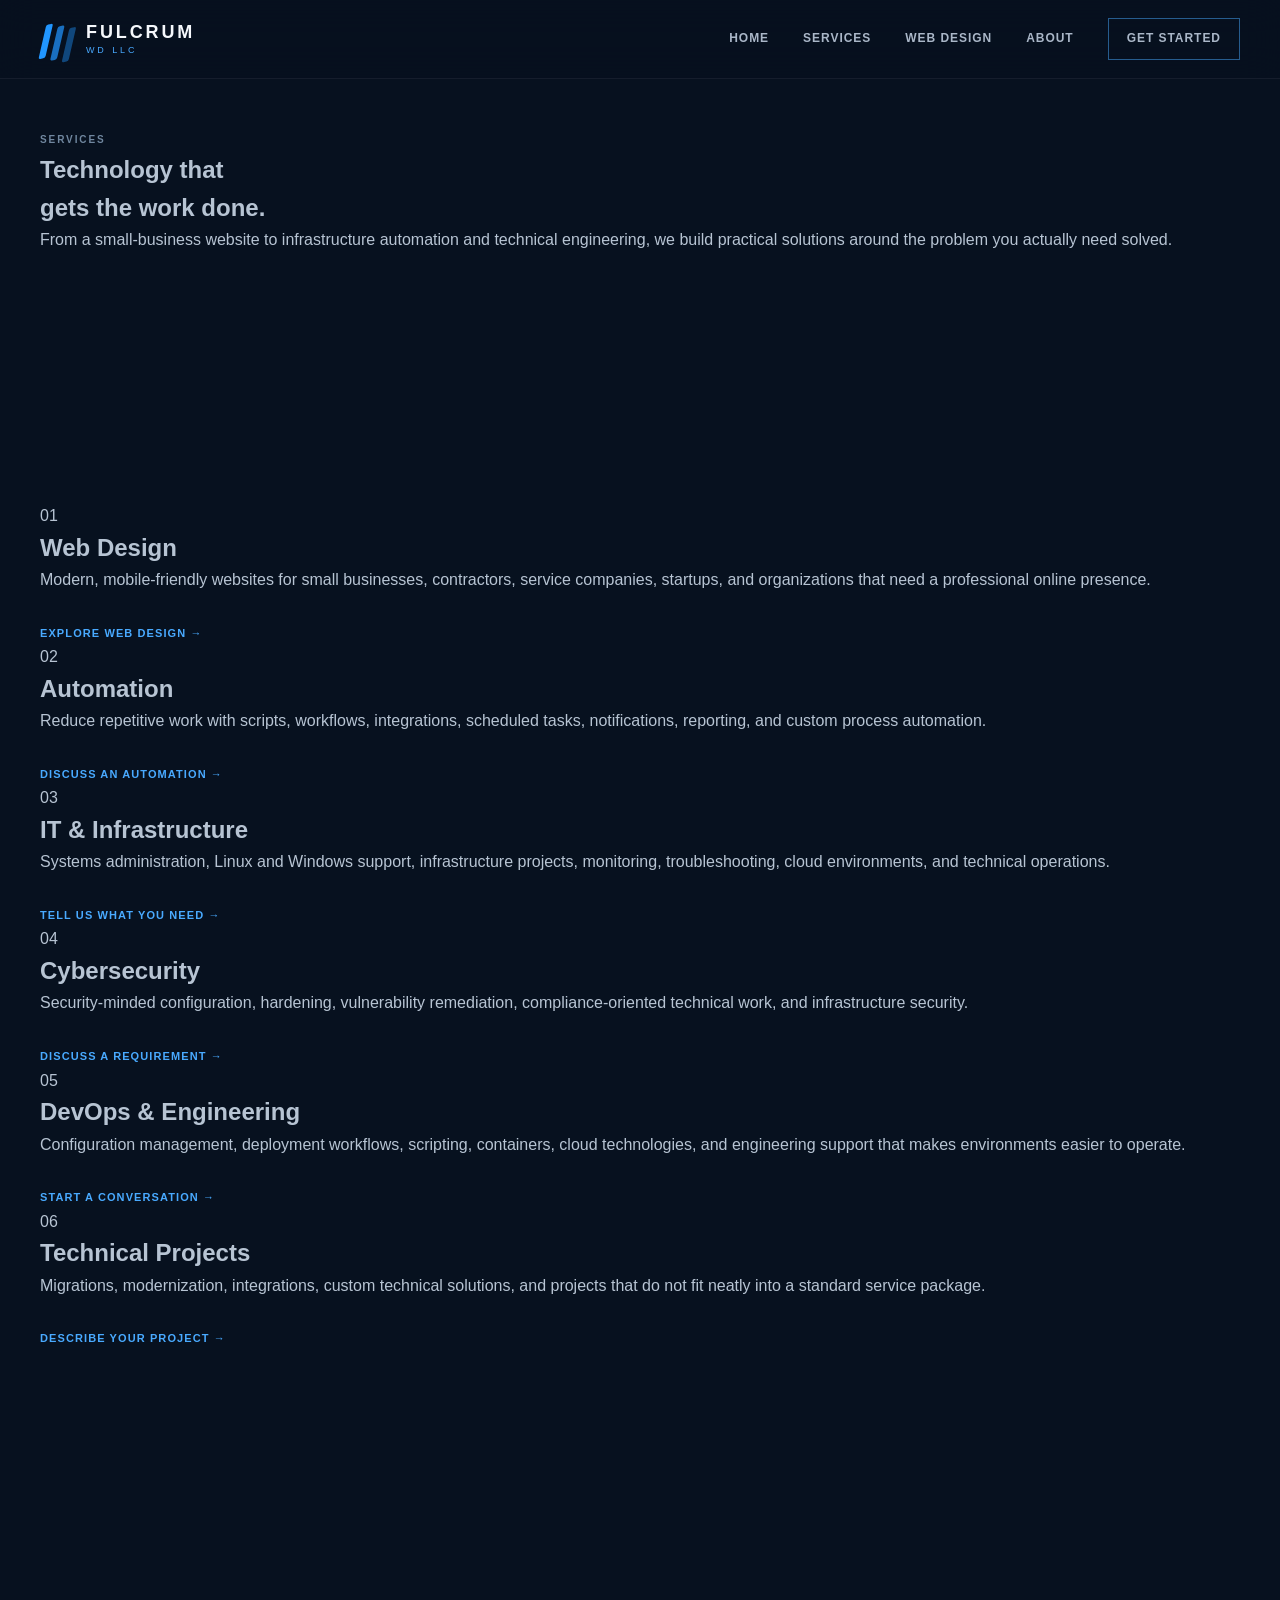
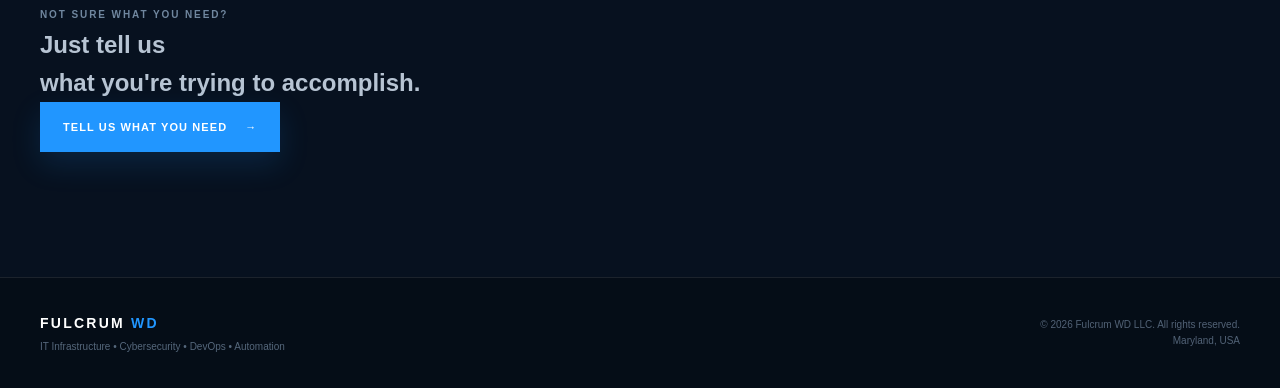
==== services.html @ d052b6d2 "Add services page" ====
<!DOCTYPE html>
<html lang="en">
<head>
<meta charset="UTF-8"><meta name="viewport" content="width=device-width, initial-scale=1.0">
<title>Fulcrum WD LLC | Services</title>
<meta name="description" content="Fulcrum WD LLC provides web design, automation, IT infrastructure, cybersecurity, DevOps, and technical engineering services.">
<link rel="stylesheet" href="styles.css">
</head><body>
<header class="site-header"><div class="container nav-container">
<a href="index.html" class="logo" aria-label="Fulcrum WD home"><span class="logo-mark"><span></span><span></span><span></span></span><span class="logo-text"><strong>FULCRUM</strong><small>WD LLC</small></span></a>
<button class="menu-toggle" aria-label="Open navigation"><span></span><span></span><span></span></button>
<nav class="nav-menu"><a href="index.html">Home</a><a href="services.html">Services</a><a href="web-design.html">Web Design</a><a href="index.html#about">About</a><a href="start.html" class="nav-cta">Get Started</a></nav>
</div></header><main><section class="inner-hero section"><div class="container"><span class="section-label">SERVICES</span><h1>Technology that<br><span>gets the work done.</span></h1><p>From a small-business website to infrastructure automation and technical engineering, we build practical solutions around the problem you actually need solved.</p></div></section>
<section class="section services-page"><div class="container service-page-grid">
<article><span>01</span><h2>Web Design</h2><p>Modern, mobile-friendly websites for small businesses, contractors, service companies, startups, and organizations that need a professional online presence.</p><a href="web-design.html" class="text-link">Explore web design →</a></article>
<article><span>02</span><h2>Automation</h2><p>Reduce repetitive work with scripts, workflows, integrations, scheduled tasks, notifications, reporting, and custom process automation.</p><a href="start.html" class="text-link">Discuss an automation →</a></article>
<article><span>03</span><h2>IT & Infrastructure</h2><p>Systems administration, Linux and Windows support, infrastructure projects, monitoring, troubleshooting, cloud environments, and technical operations.</p><a href="start.html" class="text-link">Tell us what you need →</a></article>
<article><span>04</span><h2>Cybersecurity</h2><p>Security-minded configuration, hardening, vulnerability remediation, compliance-oriented technical work, and infrastructure security.</p><a href="start.html" class="text-link">Discuss a requirement →</a></article>
<article><span>05</span><h2>DevOps & Engineering</h2><p>Configuration management, deployment workflows, scripting, containers, cloud technologies, and engineering support that makes environments easier to operate.</p><a href="start.html" class="text-link">Start a conversation →</a></article>
<article><span>06</span><h2>Technical Projects</h2><p>Migrations, modernization, integrations, custom technical solutions, and projects that do not fit neatly into a standard service package.</p><a href="start.html" class="text-link">Describe your project →</a></article>
</div></div></section>
<section class="section cta-section"><div class="container cta-box"><div><span class="section-label">NOT SURE WHAT YOU NEED?</span><h2>Just tell us<br><span>what you're trying to accomplish.</span></h2></div><a href="start.html" class="button button-primary">Tell Us What You Need <span>→</span></a></div></section></main><footer class="site-footer"><div class="container footer-content"><div class="footer-brand"><div class="footer-logo">FULCRUM <span>WD</span></div><p>IT Infrastructure • Cybersecurity • DevOps • Automation</p></div><div class="footer-right"><p>© 2026 Fulcrum WD LLC. All rights reserved.</p><p>Maryland, USA</p></div></div></footer><script src="script.js"></script></body></html>
---- styles.css ----
/* Fulcrum WD visual system */
:root{--navy:#07111f;--navy-2:#0a1728;--blue:#2196ff;--blue-bright:#49aaff;--white:#f5f8fc;--text:#b7c4d3;--muted:#718196;--line:rgba(255,255,255,.09);--card:rgba(255,255,255,.035);--max-width:1200px}
*{margin:0;padding:0;box-sizing:border-box}html{scroll-behavior:smooth}body{background:var(--navy);color:var(--text);font-family:Inter,-apple-system,BlinkMacSystemFont,"Segoe UI",Roboto,Helvetica,Arial,sans-serif;line-height:1.6;overflow-x:hidden}a{color:inherit;text-decoration:none}.container{width:min(calc(100% - 48px),var(--max-width));margin:0 auto}
.site-header{position:fixed;top:0;left:0;width:100%;z-index:1000;background:rgba(7,17,31,.82);backdrop-filter:blur(18px);border-bottom:1px solid rgba(255,255,255,.06)}.nav-container{height:78px;display:flex;align-items:center;justify-content:space-between}.logo{display:flex;align-items:center;gap:12px}.logo-mark{position:relative;width:34px;height:34px;display:block;transform:rotate(-12deg)}.logo-mark span{position:absolute;display:block;width:7px;height:32px;background:var(--blue);border-radius:2px}.logo-mark span:nth-child(1){left:2px;top:1px;transform:skewX(-25deg)}.logo-mark span:nth-child(2){left:13px;top:5px;transform:skewX(-25deg);opacity:.72}.logo-mark span:nth-child(3){left:24px;top:9px;transform:skewX(-25deg);opacity:.42}.logo-text{display:flex;flex-direction:column;line-height:1}.logo-text strong{color:var(--white);font-size:18px;letter-spacing:.16em}.logo-text small{color:var(--blue-bright);font-size:9px;letter-spacing:.32em;margin-top:5px}.nav-menu{display:flex;align-items:center;gap:34px}.nav-menu a{font-size:12px;font-weight:600;letter-spacing:.08em;text-transform:uppercase;color:#aab7c8;transition:.25s}.nav-menu a:hover{color:white}.nav-cta{border:1px solid rgba(73,170,255,.5);padding:10px 18px}.nav-cta:hover{background:var(--blue);border-color:var(--blue)}.menu-toggle{display:none;border:0;background:none;cursor:pointer}.menu-toggle span{width:25px;height:2px;background:white;display:block;margin:5px}
.hero{min-height:100vh;position:relative;display:flex;align-items:center;overflow:hidden;background:linear-gradient(rgba(7,17,31,.55),rgba(7,17,31,.75)),url('hero-background.png') center/cover no-repeat}.hero-grid{position:absolute;inset:0;opacity:.15;background-image:linear-gradient(rgba(74,156,230,.18) 1px,transparent 1px),linear-gradient(90deg,rgba(74,156,230,.18) 1px,transparent 1px);background-size:80px 80px;mask-image:linear-gradient(to right,transparent,black 50%,transparent)}.hero-content{position:relative;z-index:5;padding-top:90px}.eyebrow{display:flex;align-items:center;gap:10px;color:#7fa6ca;font-size:11px;font-weight:700;letter-spacing:.18em;margin-bottom:26px}.status-dot{width:7px;height:7px;background:var(--blue-bright);border-radius:50%;box-shadow:0 0 15px var(--blue)}.hero h1{color:var(--white);font-size:clamp(64px,9vw,124px);line-height:.86;letter-spacing:-.055em;font-weight:800;max-width:750px}.hero h1 span{color:var(--blue-bright)}.hero-text{max-width:610px;margin-top:38px;font-size:17px;color:#a9b9cb;line-height:1.8}.hero-buttons{display:flex;gap:14px;margin-top:34px}.button{display:inline-flex;align-items:center;justify-content:center;gap:18px;min-height:50px;padding:0 23px;font-size:11px;font-weight:800;letter-spacing:.1em;text-transform:uppercase;transition:.25s}.button-primary{color:white;background:var(--blue);box-shadow:0 12px 30px rgba(33,150,255,.15)}.button-primary:hover{transform:translateY(-2px);background:var(--blue-bright);box-shadow:0 15px 35px rgba(33,150,255,.25)}.button-secondary{border:1px solid rgba(255,255,255,.16);color:#d4deea}.button-secondary:hover{border-color:rgba(73,170,255,.5);background:rgba(73,170,255,.06)}.hero-stats{display:flex;margin-top:75px;border-top:1px solid var(--line);max-width:760px}.hero-stats div{min-width:145px;padding:18px 22px 0 0;margin-right:22px;border-right:1px solid var(--line)}.hero-stats div:last-child{border-right:0}.hero-stats strong{display:block;color:white;font-size:11px;letter-spacing:.12em}.hero-stats span{display:block;color:var(--muted);font-size:11px;margin-top:3px}.hero-decoration{position:absolute;right:-100px;top:15%;width:650px;height:650px;pointer-events:none}.orb{position:absolute;border-radius:50%;filter:blur(1px)}.orb-one{width:440px;height:440px;right:30px;top:80px;border:1px solid rgba(73,170,255,.13);box-shadow:inset 0 0 100px rgba(33,150,255,.05),0 0 100px rgba(33,150,255,.04)}.orb-two{width:300px;height:300px;right:100px;top:150px;border:1px solid rgba(255,255,255,.07)}.technical-grid{position:absolute;width:280px;height:280px;right:130px;top:160px;display:grid;grid-template-columns:repeat(3,1fr);gap:18px;opacity:.28}.technical-grid div{border:1px solid rgba(73,170,255,.16)}
.section{padding:125px 0}.section-heading{max-width:540px}.section-heading.centered{text-align:center;margin:0 auto 65px;max-width:720px}.section-number{display:block;color:var(--blue-bright);font-size:10px;font-weight:800;letter-spacing:.2em;margin-bottom:8px}.section-label{color:#70879f;font-size:10px;font-weight:800;letter-spacing:.19em}.section-heading h2{color:var(--white);font-size:clamp(38px,5vw,62px);line-height:1.02;letter-spacing:-.04em;margin-top:20px}.section-heading h2 span{color:var(--blue-bright)}.section-heading p{color:var(--muted);margin-top:22px}
.about-section{background:#091523;border-top:1px solid var(--line);border-bottom:1px solid var(--line)}.two-column{display:grid;grid-template-columns:.9fr 1.1fr;gap:110px}.about-copy{padding-top:8px}.about-copy p{color:var(--text);margin-bottom:20px}.about-copy .large-copy{font-size:20px;line-height:1.6;color:#d9e2ed}.about-line{width:100%;height:1px;background:var(--line);margin:35px 0}.about-details{display:grid;grid-template-columns:repeat(3,1fr);gap:24px}.about-details span{display:block;color:var(--blue);font-size:10px;font-weight:800;margin-bottom:12px}.about-details strong{color:white;font-size:11px;letter-spacing:.08em}.about-details p{font-size:12px;color:var(--muted);margin-top:7px}
.mission-section{background:#091523;border-top:1px solid var(--line);border-bottom:1px solid var(--line)}.mission-cards{display:grid;grid-template-columns:repeat(3,1fr);gap:16px;max-width:1080px;margin:0 auto}.mission-cards article{padding:32px;border:1px solid var(--line);background:rgba(255,255,255,.025);min-height:250px}.mission-cards article:first-child{border-color:rgba(33,150,255,.24);background:linear-gradient(145deg,rgba(33,150,255,.07),rgba(255,255,255,.025))}.mission-cards span{color:var(--blue);font-size:10px;font-weight:800;letter-spacing:.12em}.mission-cards h3{color:white;font-size:21px;margin:22px 0 12px}.mission-cards p{color:var(--muted);font-size:13px;line-height:1.8}.mission-statement{max-width:1080px;margin:16px auto 0;padding:25px 30px;border-top:1px solid var(--line);display:flex;align-items:center;justify-content:space-between;gap:25px}.mission-statement strong{color:white;font-size:18px}.mission-statement span{color:#718196;font-size:12px}@media(max-width:900px){.mission-cards{grid-template-columns:1fr}.mission-statement{flex-direction:column;align-items:flex-start}}@media(max-width:620px){.mission-cards article{min-height:0}.mission-statement{padding:22px 0}}.capabilities-section{background:var(--navy)}.capability-grid{display:grid;grid-template-columns:repeat(3,1fr);gap:16px}.capability-card{position:relative;min-height:340px;padding:30px;background:var(--card);border:1px solid var(--line);overflow:hidden;transition:.3s}.capability-card::after{content:"";position:absolute;width:150px;height:150px;right:-80px;bottom:-80px;border-radius:50%;background:rgba(33,150,255,.08);transition:.3s}.capability-card:hover{transform:translateY(-5px);border-color:rgba(73,170,255,.35)}.capability-card:hover::after{transform:scale(1.6)}.capability-card.featured{background:linear-gradient(145deg,rgba(33,150,255,.11),rgba(255,255,255,.025));border-color:rgba(33,150,255,.28)}.card-number{position:absolute;right:25px;top:23px;color:#43546a;font-size:10px;font-weight:800;letter-spacing:.1em}.card-icon{color:var(--blue-bright);font-size:28px;height:55px}.capability-card h3{color:white;font-size:21px;margin-bottom:15px}.capability-card p{color:var(--muted);font-size:13px;line-height:1.8}.card-tags{display:flex;gap:7px;flex-wrap:wrap;margin-top:25px}.card-tags span{color:#7e9ab5;border:1px solid rgba(255,255,255,.08);padding:4px 8px;font-size:9px;letter-spacing:.08em;text-transform:uppercase}
.government-section{position:relative;overflow:hidden;background:#07111f;border-top:1px solid var(--line);border-bottom:1px solid var(--line)}.government-background{position:absolute;inset:0;background:linear-gradient(90deg,rgba(7,17,31,.98),rgba(7,17,31,.78)),radial-gradient(circle at 85% 50%,rgba(33,150,255,.15),transparent 35%)}.government-content{position:relative;z-index:2}.government-layout{display:grid;grid-template-columns:1fr 1fr;gap:100px;margin-top:70px}.government-intro .large-copy{font-size:20px;color:#d4dfeb;line-height:1.65;margin-bottom:25px}.government-intro p{color:var(--muted)}.text-link{display:inline-flex;gap:18px;margin-top:32px;color:var(--blue-bright);font-size:11px;font-weight:800;letter-spacing:.1em;text-transform:uppercase}.text-link span{transition:.25s}.text-link:hover span{transform:translateX(5px)}.mission-list{border-top:1px solid var(--line)}.mission-item{display:grid;grid-template-columns:55px 1fr;gap:20px;padding:23px 0;border-bottom:1px solid var(--line)}.mission-icon{color:var(--blue);font-size:10px;font-weight:800}.mission-item strong{color:white;font-size:11px;letter-spacing:.1em}.mission-item p{color:var(--muted);font-size:12px;margin-top:5px}
.experience-section{background:#0a1728}.experience-grid{display:grid;grid-template-columns:repeat(2,1fr);gap:16px}.experience-panel{padding:32px;border:1px solid var(--line);background:rgba(255,255,255,.025)}.experience-panel span{color:var(--blue-bright);font-size:9px;font-weight:800;letter-spacing:.18em}.experience-panel strong{display:block;color:white;font-size:21px;margin:10px 0}.experience-panel p{color:var(--muted);font-size:13px;line-height:1.8}.approach-section{background:#0a1728}.approach-banner{display:grid;grid-template-columns:1fr .75fr;gap:80px;align-items:center;padding:70px;border:1px solid rgba(73,170,255,.16);background:linear-gradient(135deg,rgba(33,150,255,.08),rgba(255,255,255,.02))}.approach-banner h2{color:white;font-size:clamp(34px,4vw,52px);line-height:1.08;letter-spacing:-.04em;margin-top:15px}.approach-banner h2 span{color:var(--blue-bright)}
.experience-copy{border-left:1px solid rgba(73,170,255,.25);padding-left:45px}.experience-copy p{color:#91a4b8;font-size:15px;line-height:1.8}
.contact-section{background:var(--navy)}.contact-grid{display:grid;grid-template-columns:1fr .85fr;gap:100px;align-items:center}.contact-heading h2{color:white;font-size:clamp(45px,6vw,72px);line-height:.98;letter-spacing:-.05em;margin-top:20px}.contact-heading h2 span{color:var(--blue-bright)}.contact-heading p{color:var(--muted);max-width:510px;margin-top:28px}.contact-card{border:1px solid var(--line);background:rgba(255,255,255,.025);padding:15px 30px 30px}.contact-row{display:flex;flex-direction:column;gap:5px;padding:23px 0;border-bottom:1px solid var(--line)}.contact-row span{color:#657a91;font-size:9px;font-weight:800;letter-spacing:.18em}.contact-row a,.contact-row strong{color:#e4ebf3;font-size:14px;font-weight:600}.contact-row a:hover{color:var(--blue-bright)}.full-button{width:100%;margin-top:25px}
.site-footer{border-top:1px solid var(--line);background:#050d17}.footer-content{min-height:110px;display:flex;justify-content:space-between;align-items:center;gap:30px}.footer-logo{color:white;font-size:14px;font-weight:800;letter-spacing:.16em}.footer-logo span{color:var(--blue)}.footer-brand p{color:#55677b;font-size:10px;margin-top:5px}.footer-right{text-align:right}.footer-right p{color:#526276;font-size:10px}
@media(max-width:900px){.nav-menu{position:absolute;top:78px;left:0;width:100%;background:rgba(7,17,31,.98);backdrop-filter:blur(20px);padding:25px;display:none;flex-direction:column;align-items:stretch;gap:20px;border-bottom:1px solid var(--line)}.nav-menu.active{display:flex}.nav-cta{text-align:center}.menu-toggle{display:block}.two-column,.government-layout,.contact-grid,.approach-banner{grid-template-columns:1fr;gap:55px}.capability-grid,.experience-grid{grid-template-columns:repeat(2,1fr)}.experience-copy{border-left:0;border-top:1px solid rgba(73,170,255,.25);padding:30px 0 0}.contact-grid{gap:50px}}
@media(max-width:620px){.container{width:min(calc(100% - 32px),var(--max-width))}.nav-container{height:70px}.hero{min-height:850px}.hero h1{font-size:68px}.hero-text{font-size:15px}.hero-buttons{flex-direction:column;align-items:stretch}.hero-stats{flex-wrap:wrap;margin-top:55px}.hero-stats div{width:50%;min-width:0;margin:0;padding-bottom:15px}.hero-decoration{opacity:.4;right:-300px}.section{padding:90px 0}.section-heading h2{font-size:42px}.capability-grid,.experience-grid{grid-template-columns:1fr}.about-details{grid-template-columns:1fr;gap:20px}.approach-banner{padding:35px 25px}.footer-content{padding:30px 0;flex-direction:column;align-items:flex-start}.footer-right{text-align:left}}.services-section{background:#0a1728;border-top:1px solid var(--line);border-bottom:1px solid var(--line)}.service-grid{display:grid;grid-template-columns:repeat(2,1fr);gap:16px;max-width:1080px;margin:0 auto}.service-grid article{padding:32px;border:1px solid var(--line);background:rgba(255,255,255,.025);min-height:240px;transition:.25s}.service-grid article:hover{transform:translateY(-4px);border-color:rgba(73,170,255,.3)}.service-grid span{color:var(--blue);font-size:10px;font-weight:800;letter-spacing:.12em}.service-grid h3{color:white;font-size:22px;margin:20px 0 12px}.service-grid p{color:var(--muted);font-size:13px;line-height:1.8}@media(max-width:620px){.service-grid{grid-template-columns:1fr}.service-grid article{min-height:0}}

/* =========================
   SMALL BUSINESS WEB DESIGN
========================= */
.website-section{
  background:#091523;
  border-top:1px solid var(--line);
  border-bottom:1px solid var(--line);
}
.website-layout{
  display:grid;
  grid-template-columns:1fr 0.9fr;
  gap:80px;
  align-items:stretch;
  max-width:1080px;
  margin:0 auto;
}
.website-copy{
  padding:10px 0;
}
.website-copy .large-copy{
  font-size:20px;
  line-height:1.65;
  color:#d4dfeb;
  margin-bottom:25px;
}
.website-copy p{
  color:var(--muted);
  max-width:570px;
}
.website-package{
  padding:34px;
  border:1px solid rgba(73,170,255,.22);
  background:linear-gradient(145deg,rgba(33,150,255,.09),rgba(255,255,255,.025));
}
.package-top{
  display:flex;
  flex-direction:column;
  gap:10px;
}
.package-top span{
  color:var(--blue-bright);
  font-size:9px;
  font-weight:800;
  letter-spacing:.18em;
}
.package-top strong{
  color:white;
  font-size:30px;
  letter-spacing:-.03em;
}
.package-divider{
  height:1px;
  background:var(--line);
  margin:25px 0 5px;
}
.website-package ul{
  list-style:none;
}
.website-package li{
  color:#c1cedc;
  font-size:13px;
  padding:11px 0;
  border-bottom:1px solid rgba(255,255,255,.06);
}
.website-package li::before{
  content:"✓";
  color:var(--blue-bright);
  font-weight:800;
  margin-right:12px;
}
.package-note{
  color:var(--muted);
  font-size:11px;
  line-height:1.7;
  margin-top:20px;
}
@media(max-width:900px){
  .website-layout{grid-template-columns:1fr;gap:45px}
}
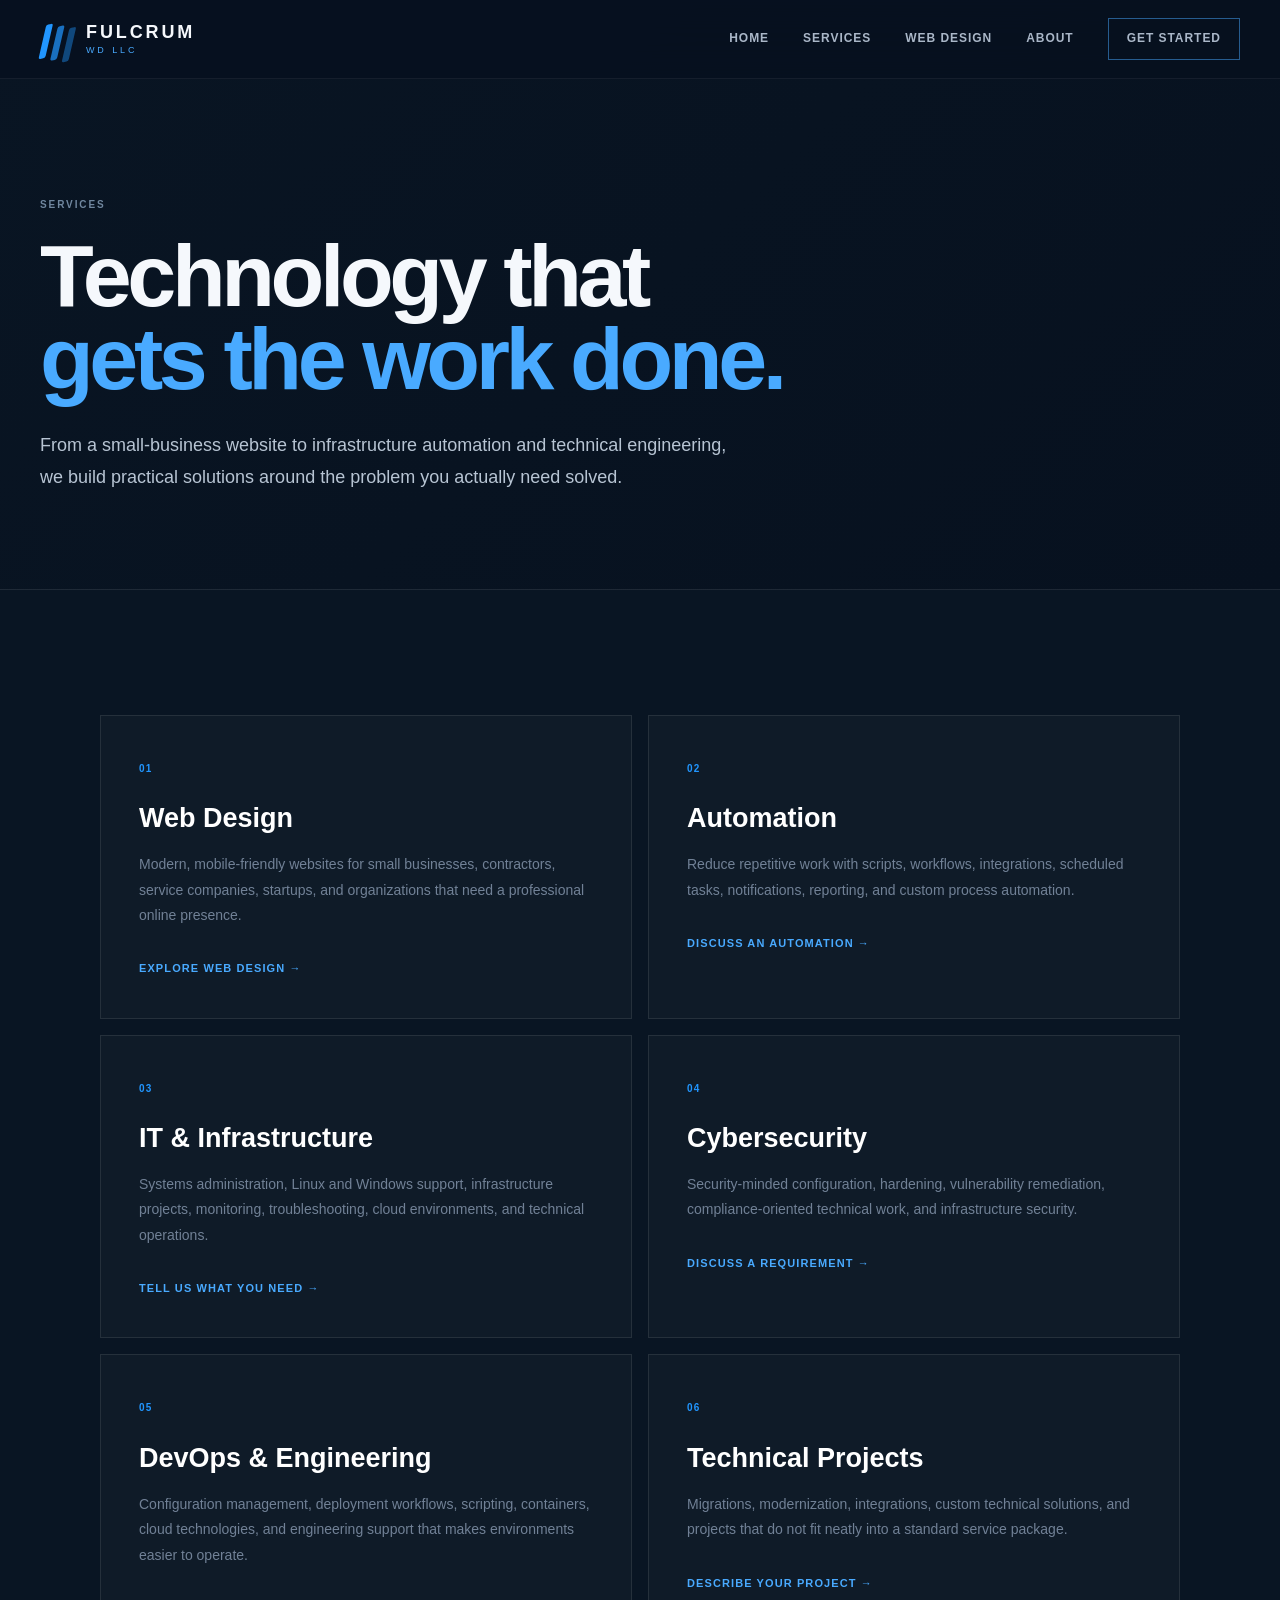
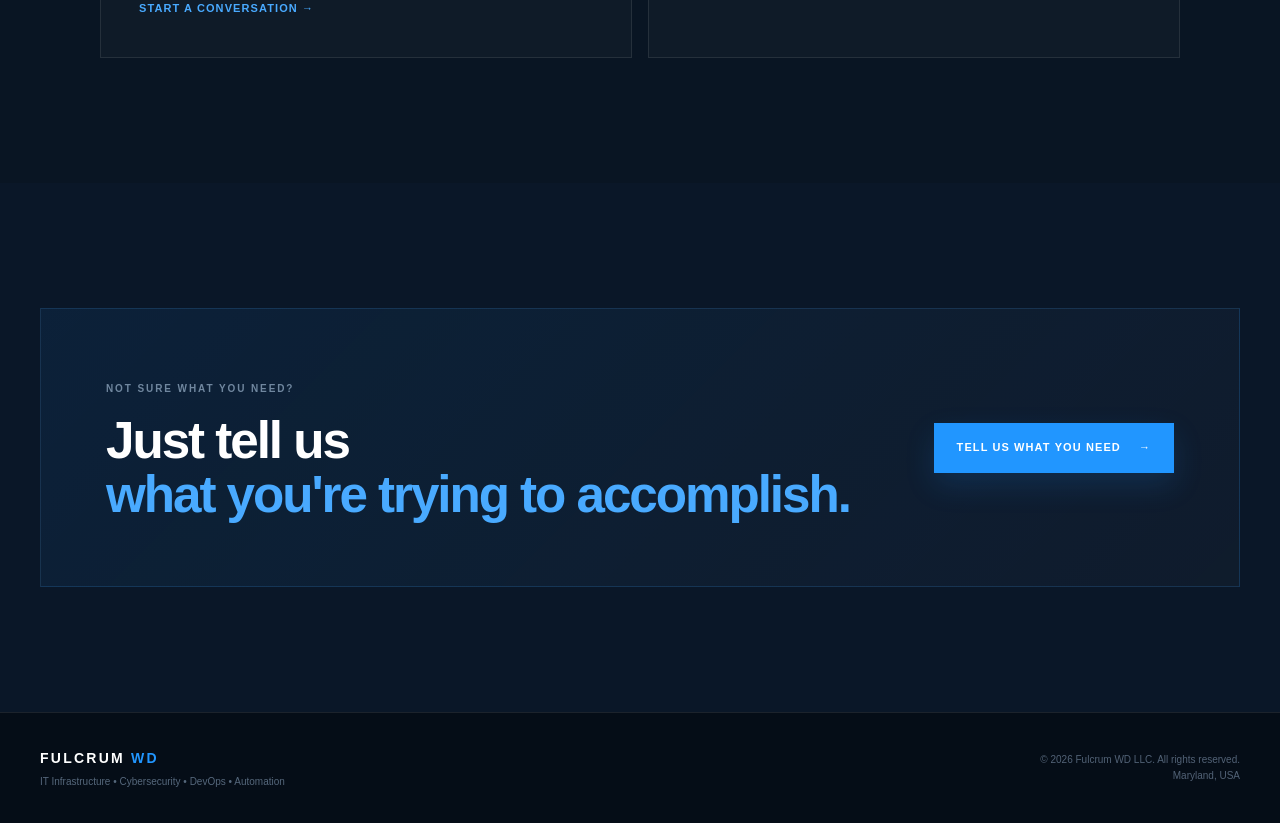
==== commit aba29e5c: "Refresh navigation script cache" ====
--- a/services.html
+++ b/services.html
@@ -19,4 +19,4 @@
 <article><span>05</span><h2>DevOps & Engineering</h2><p>Configuration management, deployment workflows, scripting, containers, cloud technologies, and engineering support that makes environments easier to operate.</p><a href="start.html" class="text-link">Start a conversation →</a></article>
 <article><span>06</span><h2>Technical Projects</h2><p>Migrations, modernization, integrations, custom technical solutions, and projects that do not fit neatly into a standard service package.</p><a href="start.html" class="text-link">Describe your project →</a></article>
 </div></div></section>
-<section class="section cta-section"><div class="container cta-box"><div><span class="section-label">NOT SURE WHAT YOU NEED?</span><h2>Just tell us<br><span>what you're trying to accomplish.</span></h2></div><a href="start.html" class="button button-primary">Tell Us What You Need <span>→</span></a></div></section></main><footer class="site-footer"><div class="container footer-content"><div class="footer-brand"><div class="footer-logo">FULCRUM <span>WD</span></div><p>IT Infrastructure • Cybersecurity • DevOps • Automation</p></div><div class="footer-right"><p>© 2026 Fulcrum WD LLC. All rights reserved.</p><p>Maryland, USA</p></div></div></footer><script src="script.js"></script></body></html>+<section class="section cta-section"><div class="container cta-box"><div><span class="section-label">NOT SURE WHAT YOU NEED?</span><h2>Just tell us<br><span>what you're trying to accomplish.</span></h2></div><a href="start.html" class="button button-primary">Tell Us What You Need <span>→</span></a></div></section></main><footer class="site-footer"><div class="container footer-content"><div class="footer-brand"><div class="footer-logo">FULCRUM <span>WD</span></div><p>IT Infrastructure • Cybersecurity • DevOps • Automation</p></div><div class="footer-right"><p>© 2026 Fulcrum WD LLC. All rights reserved.</p><p>Maryland, USA</p></div></div></footer><script src="script.js?v=2"></script></body></html>
--- a/styles.css
+++ b/styles.css
@@ -93,3 +93,37 @@
 @media(max-width:900px){
   .website-layout{grid-template-columns:1fr;gap:45px}
 }
+
+/* =========================
+   INNER PAGES
+========================= */
+.inner-hero{padding-top:190px;padding-bottom:95px;background:linear-gradient(135deg,#091523,#07111f);border-bottom:1px solid var(--line)}
+.inner-hero h1{color:var(--white);font-size:clamp(52px,7vw,88px);line-height:.95;letter-spacing:-.05em;margin-top:18px}
+.inner-hero h1 span,.web-page-grid h2 span,.cta-box h2 span{color:var(--blue-bright)}
+.inner-hero p{max-width:700px;color:var(--text);font-size:18px;margin-top:28px;line-height:1.8}
+.services-page{background:#091523}
+.service-page-grid{display:grid;grid-template-columns:repeat(2,1fr);gap:16px;max-width:1080px;margin:auto}
+.service-page-grid article{padding:38px;border:1px solid var(--line);background:rgba(255,255,255,.025);min-height:300px;transition:.25s}
+.service-page-grid article:hover{transform:translateY(-4px);border-color:rgba(73,170,255,.3)}
+.service-page-grid article>span{color:var(--blue);font-size:10px;font-weight:800;letter-spacing:.12em}
+.service-page-grid h2{color:white;font-size:27px;margin:18px 0 12px}
+.service-page-grid p{color:var(--muted);font-size:14px;line-height:1.8}
+.web-page-grid{display:grid;grid-template-columns:1fr .85fr;gap:80px;align-items:start;max-width:1080px;margin:auto}
+.web-page-grid h2{color:white;font-size:clamp(36px,5vw,58px);line-height:1.05;letter-spacing:-.04em;margin:18px 0 24px}
+.web-page-grid>div>p{color:var(--muted);font-size:15px;line-height:1.8;margin-bottom:18px}
+.web-page-grid strong{color:#dce7f3}
+.cta-section{background:#0a1728}
+.cta-box{display:flex;align-items:center;justify-content:space-between;gap:40px;padding:65px;border:1px solid rgba(73,170,255,.16);background:linear-gradient(135deg,rgba(33,150,255,.08),rgba(255,255,255,.02))}
+.cta-box h2{color:white;font-size:clamp(34px,4vw,52px);line-height:1.05;letter-spacing:-.04em;margin-top:14px}
+.intake-grid{display:grid;grid-template-columns:.9fr 1fr;gap:90px;max-width:1080px;margin:auto}
+.intake-grid h2{color:white;font-size:45px;line-height:1.05;margin:18px 0 30px}
+.intake-list{list-style:none;border-top:1px solid var(--line)}
+.intake-list li{padding:17px 0;border-bottom:1px solid var(--line);color:#aab9c9;font-size:14px}
+.intake-card{padding:35px;border:1px solid rgba(73,170,255,.2);background:rgba(255,255,255,.025)}
+.intake-card form{display:flex;flex-direction:column;gap:18px}
+.intake-card label{color:#8398ad;font-size:10px;font-weight:800;letter-spacing:.12em;text-transform:uppercase}
+.intake-card input,.intake-card select,.intake-card textarea{display:block;width:100%;margin-top:8px;background:#07111f;border:1px solid rgba(255,255,255,.1);color:#dce6f0;padding:13px 14px;font:inherit;outline:none}
+.intake-card textarea{resize:vertical}
+.intake-card input:focus,.intake-card select:focus,.intake-card textarea:focus{border-color:rgba(73,170,255,.55)}
+@media(max-width:900px){.service-page-grid,.web-page-grid,.intake-grid{grid-template-columns:1fr;gap:45px}.cta-box{flex-direction:column;align-items:flex-start}}
+@media(max-width:620px){.inner-hero{padding-top:145px}.inner-hero h1{font-size:54px}.inner-hero p{font-size:15px}.service-page-grid article{min-height:0;padding:30px}.cta-box{padding:35px 25px}.intake-grid h2{font-size:38px}}
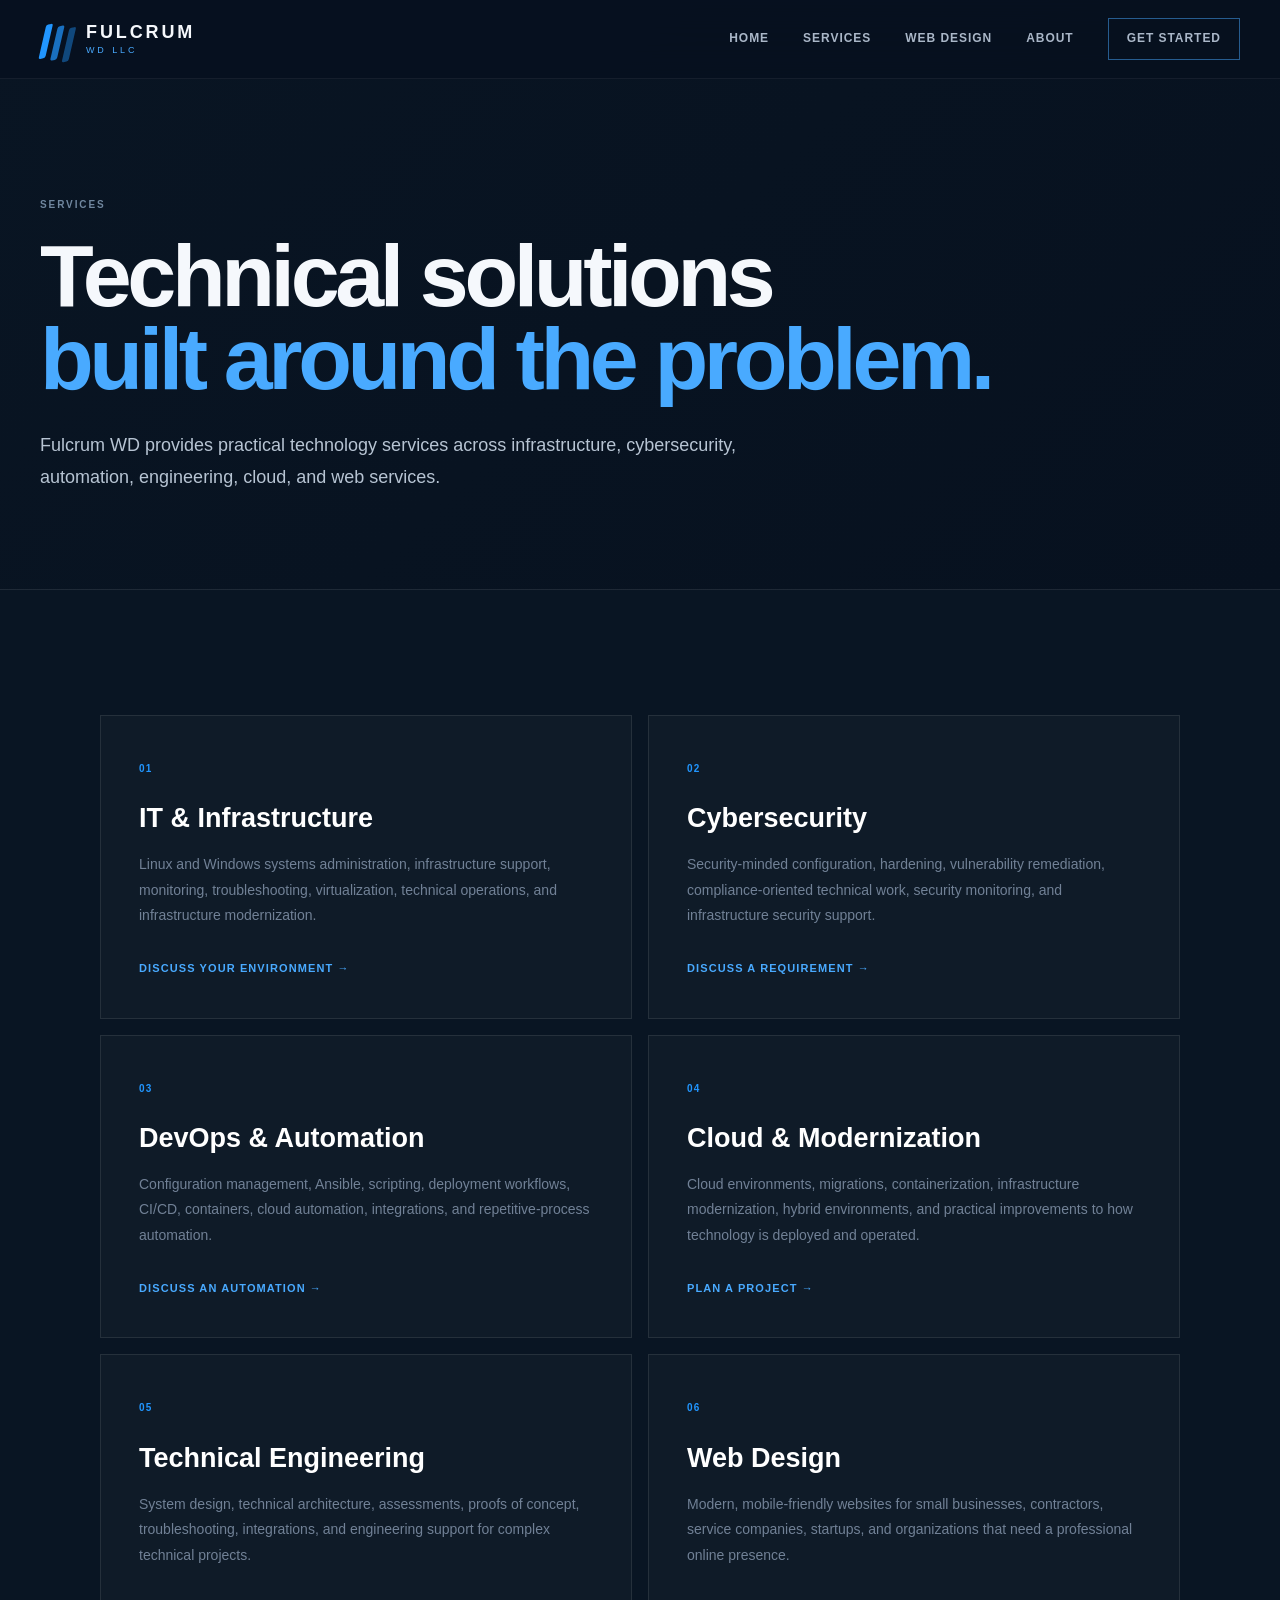
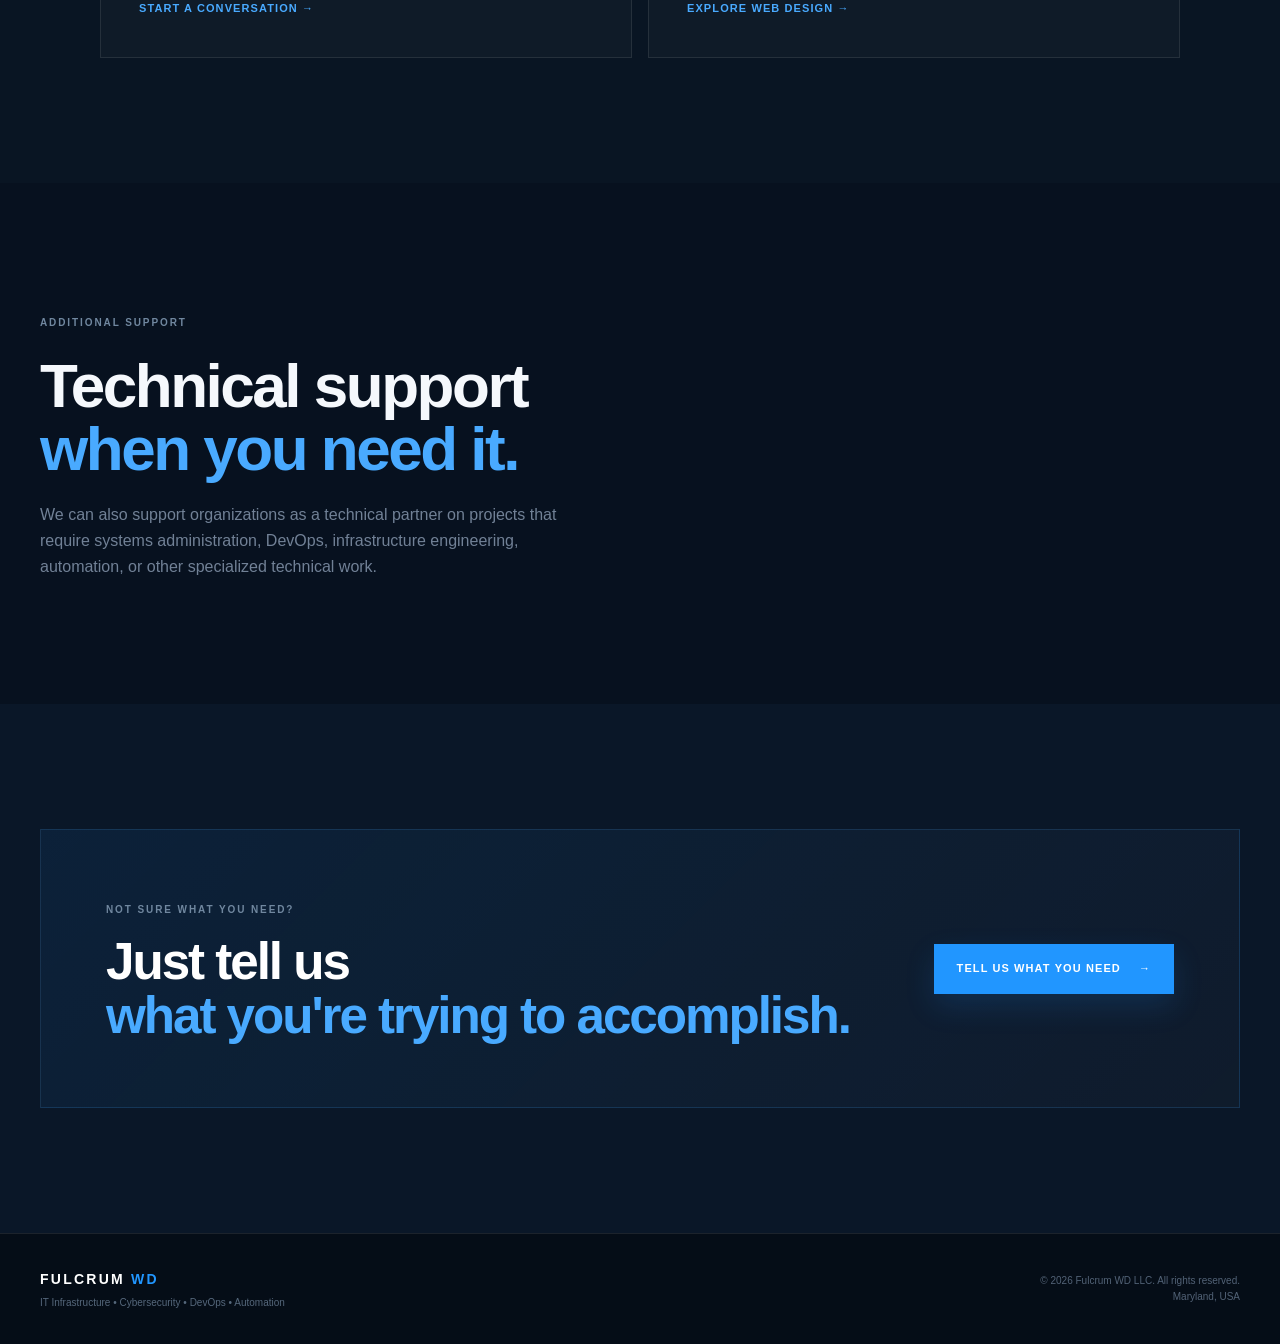
==== commit 97c91c62: "Expand Fulcrum WD service offerings" ====
--- a/services.html
+++ b/services.html
@@ -3,20 +3,31 @@
 <head>
 <meta charset="UTF-8"><meta name="viewport" content="width=device-width, initial-scale=1.0">
 <title>Fulcrum WD LLC | Services</title>
-<meta name="description" content="Fulcrum WD LLC provides web design, automation, IT infrastructure, cybersecurity, DevOps, and technical engineering services.">
+<meta name="description" content="Fulcrum WD LLC provides IT infrastructure, cybersecurity, DevOps, automation, cloud, technical engineering, web design, and technical project support.">
 <link rel="stylesheet" href="styles.css">
 </head><body>
 <header class="site-header"><div class="container nav-container">
 <a href="index.html" class="logo" aria-label="Fulcrum WD home"><span class="logo-mark"><span></span><span></span><span></span></span><span class="logo-text"><strong>FULCRUM</strong><small>WD LLC</small></span></a>
 <button class="menu-toggle" aria-label="Open navigation"><span></span><span></span><span></span></button>
 <nav class="nav-menu"><a href="index.html">Home</a><a href="services.html">Services</a><a href="web-design.html">Web Design</a><a href="index.html#about">About</a><a href="start.html" class="nav-cta">Get Started</a></nav>
-</div></header><main><section class="inner-hero section"><div class="container"><span class="section-label">SERVICES</span><h1>Technology that<br><span>gets the work done.</span></h1><p>From a small-business website to infrastructure automation and technical engineering, we build practical solutions around the problem you actually need solved.</p></div></section>
+</div></header>
+
+<main>
+<section class="inner-hero section"><div class="container"><span class="section-label">SERVICES</span><h1>Technical solutions<br><span>built around the problem.</span></h1><p>Fulcrum WD provides practical technology services across infrastructure, cybersecurity, automation, engineering, cloud, and web services.</p></div></section>
+
 <section class="section services-page"><div class="container service-page-grid">
-<article><span>01</span><h2>Web Design</h2><p>Modern, mobile-friendly websites for small businesses, contractors, service companies, startups, and organizations that need a professional online presence.</p><a href="web-design.html" class="text-link">Explore web design →</a></article>
-<article><span>02</span><h2>Automation</h2><p>Reduce repetitive work with scripts, workflows, integrations, scheduled tasks, notifications, reporting, and custom process automation.</p><a href="start.html" class="text-link">Discuss an automation →</a></article>
-<article><span>03</span><h2>IT & Infrastructure</h2><p>Systems administration, Linux and Windows support, infrastructure projects, monitoring, troubleshooting, cloud environments, and technical operations.</p><a href="start.html" class="text-link">Tell us what you need →</a></article>
-<article><span>04</span><h2>Cybersecurity</h2><p>Security-minded configuration, hardening, vulnerability remediation, compliance-oriented technical work, and infrastructure security.</p><a href="start.html" class="text-link">Discuss a requirement →</a></article>
-<article><span>05</span><h2>DevOps & Engineering</h2><p>Configuration management, deployment workflows, scripting, containers, cloud technologies, and engineering support that makes environments easier to operate.</p><a href="start.html" class="text-link">Start a conversation →</a></article>
-<article><span>06</span><h2>Technical Projects</h2><p>Migrations, modernization, integrations, custom technical solutions, and projects that do not fit neatly into a standard service package.</p><a href="start.html" class="text-link">Describe your project →</a></article>
-</div></div></section>
-<section class="section cta-section"><div class="container cta-box"><div><span class="section-label">NOT SURE WHAT YOU NEED?</span><h2>Just tell us<br><span>what you're trying to accomplish.</span></h2></div><a href="start.html" class="button button-primary">Tell Us What You Need <span>→</span></a></div></section></main><footer class="site-footer"><div class="container footer-content"><div class="footer-brand"><div class="footer-logo">FULCRUM <span>WD</span></div><p>IT Infrastructure • Cybersecurity • DevOps • Automation</p></div><div class="footer-right"><p>© 2026 Fulcrum WD LLC. All rights reserved.</p><p>Maryland, USA</p></div></div></footer><script src="script.js?v=2"></script></body></html>+<article><span>01</span><h2>IT & Infrastructure</h2><p>Linux and Windows systems administration, infrastructure support, monitoring, troubleshooting, virtualization, technical operations, and infrastructure modernization.</p><a href="start.html" class="text-link">Discuss your environment →</a></article>
+<article><span>02</span><h2>Cybersecurity</h2><p>Security-minded configuration, hardening, vulnerability remediation, compliance-oriented technical work, security monitoring, and infrastructure security support.</p><a href="start.html" class="text-link">Discuss a requirement →</a></article>
+<article><span>03</span><h2>DevOps & Automation</h2><p>Configuration management, Ansible, scripting, deployment workflows, CI/CD, containers, cloud automation, integrations, and repetitive-process automation.</p><a href="start.html" class="text-link">Discuss an automation →</a></article>
+<article><span>04</span><h2>Cloud & Modernization</h2><p>Cloud environments, migrations, containerization, infrastructure modernization, hybrid environments, and practical improvements to how technology is deployed and operated.</p><a href="start.html" class="text-link">Plan a project →</a></article>
+<article><span>05</span><h2>Technical Engineering</h2><p>System design, technical architecture, assessments, proofs of concept, troubleshooting, integrations, and engineering support for complex technical projects.</p><a href="start.html" class="text-link">Start a conversation →</a></article>
+<article><span>06</span><h2>Web Design</h2><p>Modern, mobile-friendly websites for small businesses, contractors, service companies, startups, and organizations that need a professional online presence.</p><a href="web-design.html" class="text-link">Explore web design →</a></article>
+</div></section>
+
+<section class="section"><div class="container"><div class="section-heading"><span class="section-label">ADDITIONAL SUPPORT</span><h2>Technical support<br><span>when you need it.</span></h2><p>We can also support organizations as a technical partner on projects that require systems administration, DevOps, infrastructure engineering, automation, or other specialized technical work.</p></div></div></section>
+
+<section class="section cta-section"><div class="container cta-box"><div><span class="section-label">NOT SURE WHAT YOU NEED?</span><h2>Just tell us<br><span>what you're trying to accomplish.</span></h2></div><a href="start.html" class="button button-primary">Tell Us What You Need <span>→</span></a></div></section>
+</main>
+
+<footer class="site-footer"><div class="container footer-content"><div class="footer-brand"><div class="footer-logo">FULCRUM <span>WD</span></div><p>IT Infrastructure • Cybersecurity • DevOps • Automation</p></div><div class="footer-right"><p>© 2026 Fulcrum WD LLC. All rights reserved.</p><p>Maryland, USA</p></div></div></footer>
+<script src="script.js?v=3"></script></body></html>
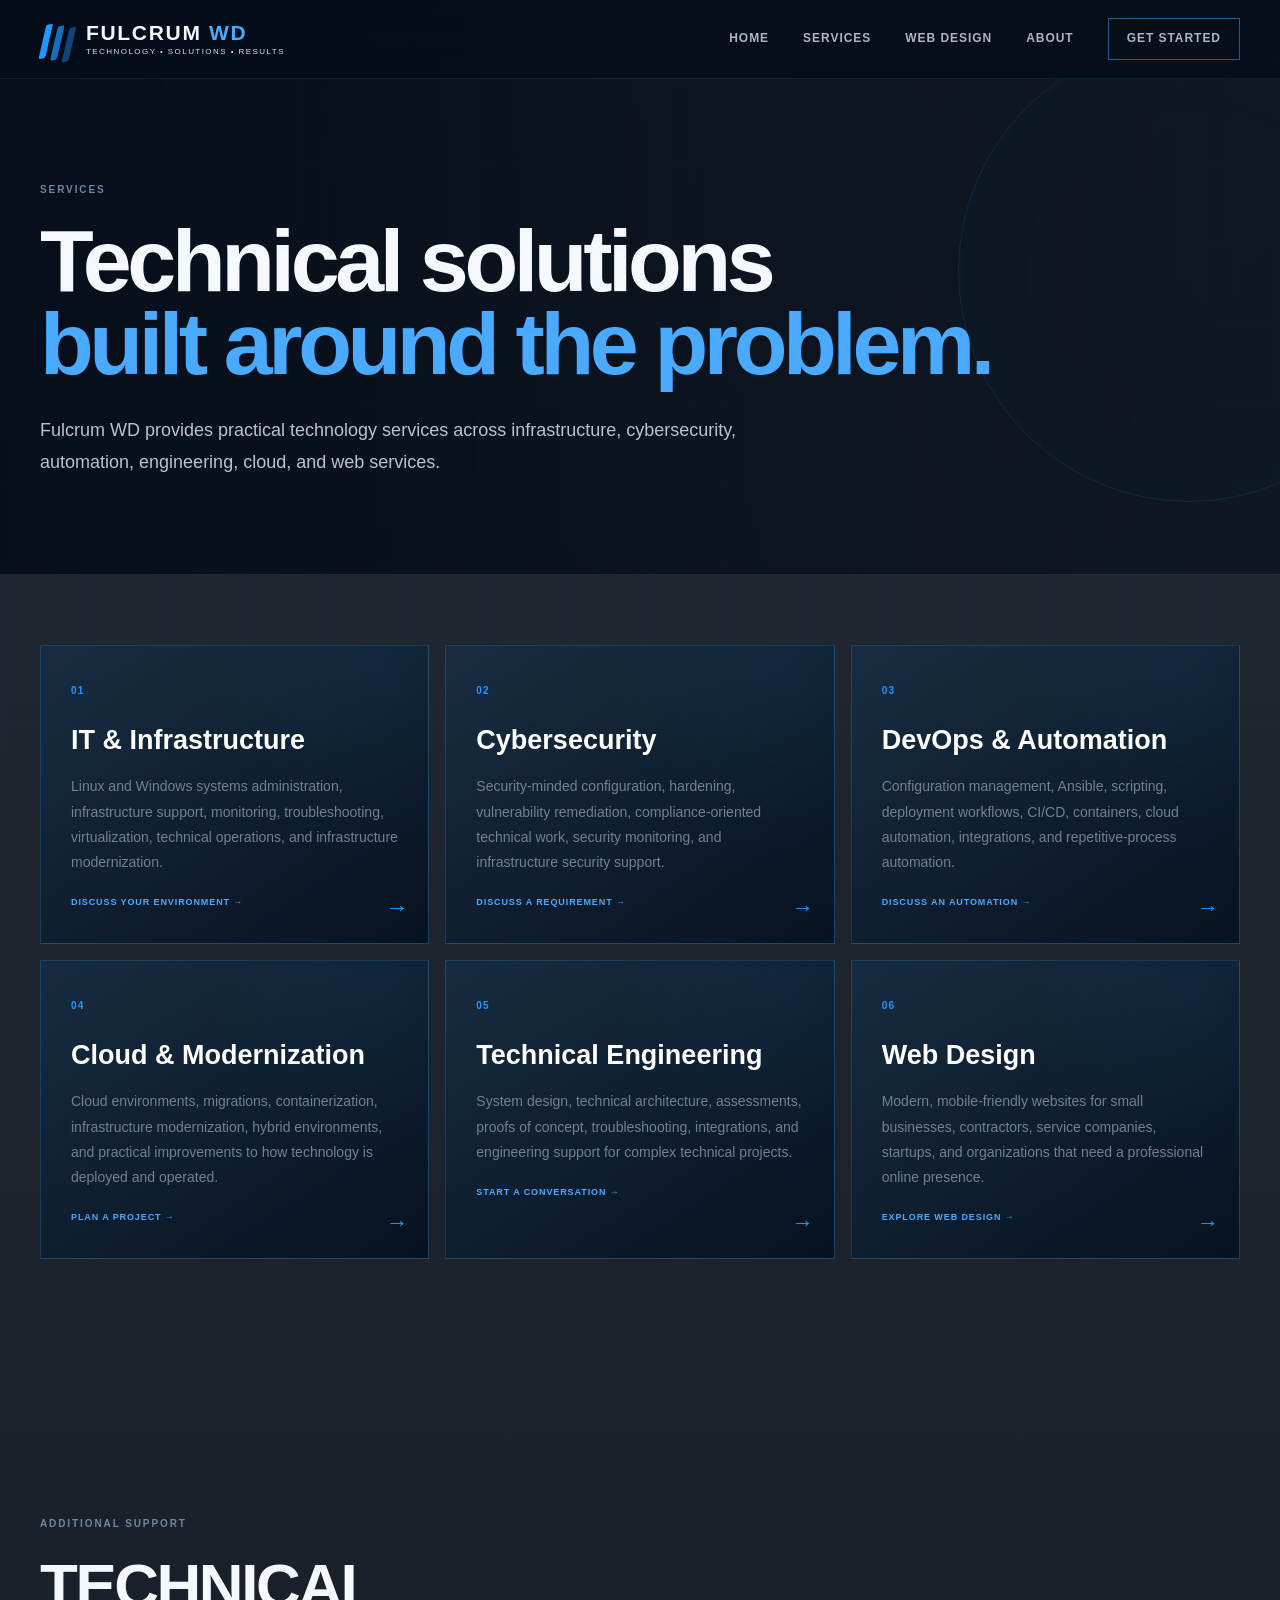
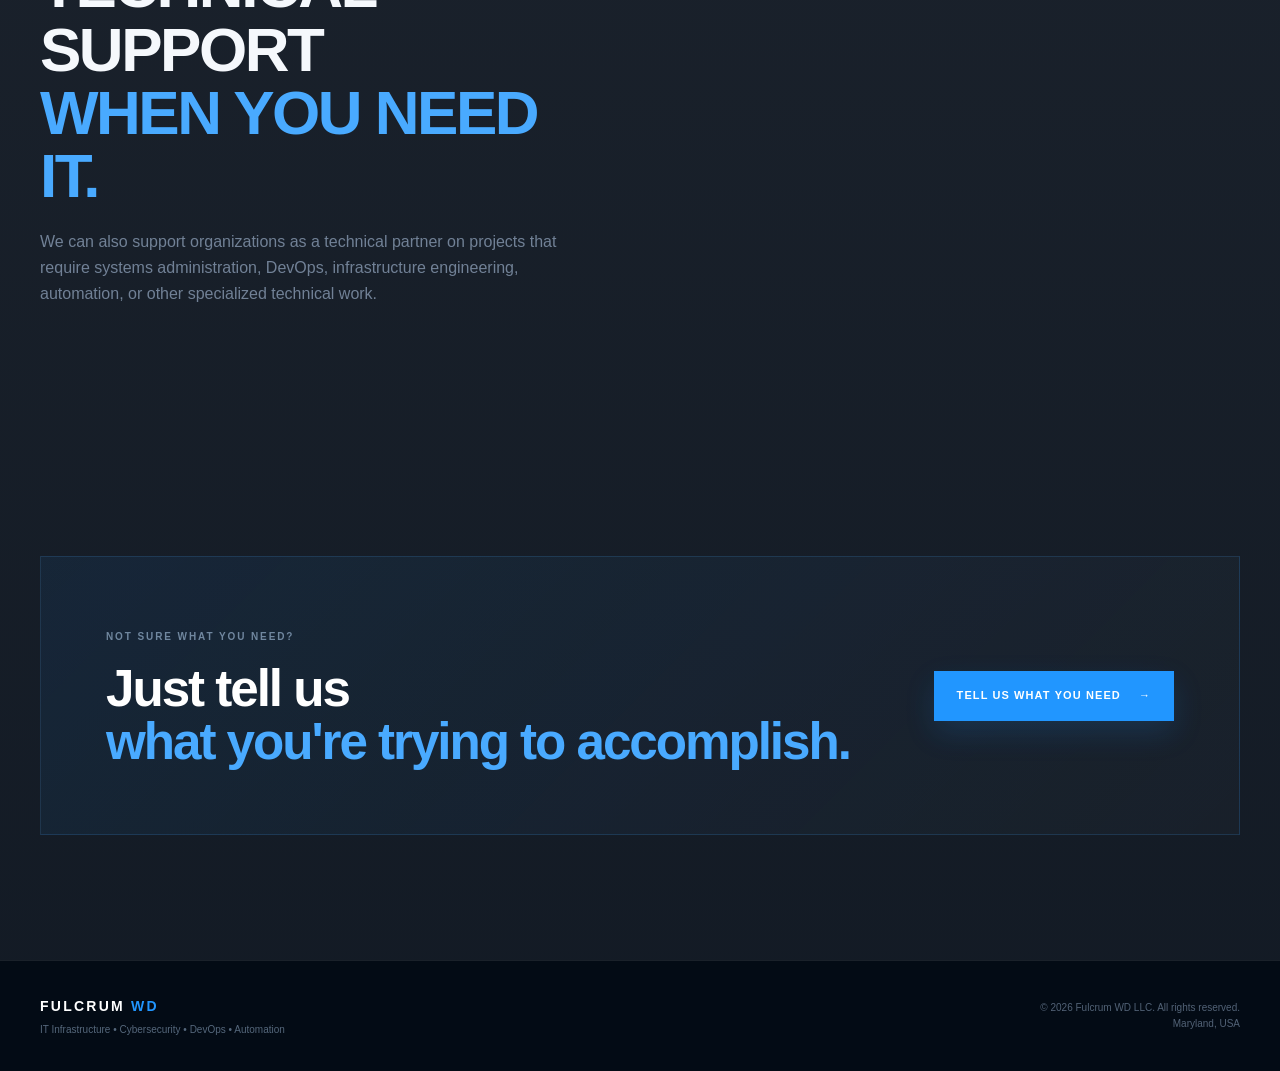
==== commit 2dd21554: "Update services page branding" ====
--- a/services.html
+++ b/services.html
@@ -7,7 +7,7 @@
 <link rel="stylesheet" href="styles.css">
 </head><body>
 <header class="site-header"><div class="container nav-container">
-<a href="index.html" class="logo" aria-label="Fulcrum WD home"><span class="logo-mark"><span></span><span></span><span></span></span><span class="logo-text"><strong>FULCRUM</strong><small>WD LLC</small></span></a>
+<a href="index.html" class="logo" aria-label="Fulcrum WD home"><span class="logo-mark"><span></span><span></span><span></span></span><span class="logo-text"><strong>FULCRUM <em>WD</em></strong><small>TECHNOLOGY • SOLUTIONS • RESULTS</small></span></a>
 <button class="menu-toggle" aria-label="Open navigation"><span></span><span></span><span></span></button>
 <nav class="nav-menu"><a href="index.html">Home</a><a href="services.html">Services</a><a href="web-design.html">Web Design</a><a href="index.html#about">About</a><a href="start.html" class="nav-cta">Get Started</a></nav>
 </div></header>
@@ -30,4 +30,4 @@
 </main>
 
 <footer class="site-footer"><div class="container footer-content"><div class="footer-brand"><div class="footer-logo">FULCRUM <span>WD</span></div><p>IT Infrastructure • Cybersecurity • DevOps • Automation</p></div><div class="footer-right"><p>© 2026 Fulcrum WD LLC. All rights reserved.</p><p>Maryland, USA</p></div></div></footer>
-<script src="script.js?v=3"></script></body></html>+<script src="script.js?v=4"></script></body></html>
--- a/styles.css
+++ b/styles.css
@@ -127,3 +127,229 @@
 .intake-card input:focus,.intake-card select:focus,.intake-card textarea:focus{border-color:rgba(73,170,255,.55)}
 @media(max-width:900px){.service-page-grid,.web-page-grid,.intake-grid{grid-template-columns:1fr;gap:45px}.cta-box{flex-direction:column;align-items:flex-start}}
 @media(max-width:620px){.inner-hero{padding-top:145px}.inner-hero h1{font-size:54px}.inner-hero p{font-size:15px}.service-page-grid article{min-height:0;padding:30px}.cta-box{padding:35px 25px}.intake-grid h2{font-size:38px}}
+
+
+/* =========================
+   INNER PAGE TECHNICAL BACKGROUND
+========================= */
+body:has(.inner-hero) {
+  background:
+    linear-gradient(rgba(4,12,23,.88), rgba(4,12,23,.94)),
+    url("https://images.unsplash.com/photo-1558494949-ef010cbdcc31?auto=format&fit=crop&w=1800&q=80") center / cover fixed no-repeat;
+}
+
+body:has(.inner-hero)::before {
+  content:"";
+  position:fixed;
+  inset:0;
+  pointer-events:none;
+  z-index:-1;
+  opacity:.12;
+  background-image:
+    linear-gradient(rgba(74,156,230,.18) 1px,transparent 1px),
+    linear-gradient(90deg,rgba(74,156,230,.18) 1px,transparent 1px);
+  background-size:80px 80px;
+  mask-image:linear-gradient(to bottom,transparent,black 18%,black 82%,transparent);
+}
+
+.inner-hero {
+  position:relative;
+  overflow:hidden;
+  background:
+    radial-gradient(circle at 82% 45%,rgba(33,150,255,.12),transparent 30%),
+    linear-gradient(135deg,rgba(9,21,35,.96),rgba(7,17,31,.94));
+}
+
+.inner-hero::after {
+  content:"";
+  position:absolute;
+  width:460px;
+  height:460px;
+  right:-140px;
+  top:40px;
+  border:1px solid rgba(73,170,255,.12);
+  border-radius:50%;
+  box-shadow:inset 0 0 100px rgba(33,150,255,.04);
+  pointer-events:none;
+}
+
+/* =========================================================
+   FULCRUM WD — CINEMATIC TECH REDESIGN
+========================================================= */
+body{
+  background:#061326;
+}
+.site-header{
+  background:rgba(3,12,24,.78);
+  backdrop-filter:blur(18px);
+  border-bottom:1px solid rgba(73,170,255,.12);
+}
+.logo-text strong{font-size:21px;letter-spacing:.08em}
+.logo-text strong em{font-style:normal;color:var(--blue-bright)}
+.logo-text small{color:#d7e4f2;font-size:8px;letter-spacing:.18em}
+.hero{
+  min-height:650px;
+  padding:150px 0 95px;
+  align-items:flex-end;
+  background:
+    linear-gradient(90deg,rgba(3,12,24,.93) 0%,rgba(3,12,24,.74) 42%,rgba(3,12,24,.35) 72%,rgba(3,12,24,.68) 100%),
+    linear-gradient(180deg,rgba(3,12,24,.25),rgba(3,12,24,.9)),
+    url("https://images.unsplash.com/photo-1558494949-ef010cbdcc31?auto=format&fit=crop&w=2200&q=85") center/cover no-repeat;
+}
+.hero-overlay{
+  position:absolute;inset:0;
+  background:radial-gradient(circle at 70% 48%,rgba(33,150,255,.18),transparent 30%);
+}
+.hero-network{
+  position:absolute;inset:0;opacity:.24;
+  background-image:
+    linear-gradient(rgba(73,170,255,.16) 1px,transparent 1px),
+    linear-gradient(90deg,rgba(73,170,255,.16) 1px,transparent 1px);
+  background-size:85px 85px;
+  mask-image:linear-gradient(to bottom,transparent 15%,black 45%,black 90%,transparent);
+}
+.hero-content{padding-top:40px;max-width:1200px}
+.hero-kicker{color:#27a4ff;display:block;margin-bottom:22px}
+.hero h1{
+  max-width:900px;
+  font-size:clamp(54px,7vw,92px);
+  line-height:.94;
+  letter-spacing:-.055em;
+  text-transform:uppercase;
+}
+.hero h1 span{color:#148eff}
+.hero-subtitle{
+  color:#e1eaf4;
+  font-size:20px;
+  font-weight:600;
+  margin-top:25px;
+  letter-spacing:.02em;
+}
+.hero-text{max-width:620px;margin-top:12px;font-size:16px;line-height:1.7}
+.hero-buttons{margin-top:27px}
+.trust-strip{
+  position:relative;
+  z-index:5;
+  margin-top:-1px;
+  background:rgba(3,12,24,.92);
+  border-top:1px solid rgba(73,170,255,.22);
+  border-bottom:1px solid rgba(73,170,255,.16);
+  box-shadow:0 -15px 45px rgba(0,0,0,.28);
+}
+.trust-grid{display:grid;grid-template-columns:repeat(4,1fr)}
+.trust-grid>div{
+  min-height:90px;padding:18px 25px;display:flex;align-items:center;gap:16px;
+  border-right:1px solid rgba(73,170,255,.18)
+}
+.trust-grid>div:last-child{border-right:0}
+.trust-icon{font-size:28px;color:#1598ff}
+.trust-grid strong{display:block;color:#fff;font-size:15px}
+.trust-grid small{display:block;color:#8297ac;font-size:11px;margin-top:4px}
+.services-overview{
+  background:
+    radial-gradient(circle at 15% 45%,rgba(0,102,255,.1),transparent 28%),
+    linear-gradient(180deg,#061326,#071a30);
+}
+.services-overview-grid{display:grid;grid-template-columns:.78fr 1.45fr;gap:55px;align-items:start}
+.services-intro{padding-top:8px}
+.services-intro h2{
+  color:#fff;font-size:clamp(42px,5vw,62px);line-height:.98;letter-spacing:-.045em;
+  text-transform:uppercase;margin:18px 0 25px
+}
+.services-intro h2 span{color:#138fff}
+.services-intro p{color:#91a6ba;max-width:440px;line-height:1.8;margin-bottom:28px}
+.service-cards{display:grid;grid-template-columns:repeat(3,1fr);gap:15px}
+.service-card{
+  position:relative;min-height:185px;padding:23px;text-decoration:none;
+  border:1px solid rgba(73,170,255,.28);
+  background:
+    linear-gradient(145deg,rgba(18,80,140,.28),rgba(3,14,29,.76)),
+    radial-gradient(circle at 90% 15%,rgba(33,150,255,.12),transparent 40%);
+  overflow:hidden;transition:.25s;
+}
+.service-card::before{
+  content:"";position:absolute;inset:0;opacity:.16;pointer-events:none;
+  background-image:linear-gradient(135deg,transparent 49%,rgba(73,170,255,.5) 50%,transparent 51%);
+}
+.service-card:hover{transform:translateY(-4px);border-color:#169aff;box-shadow:0 15px 35px rgba(0,100,255,.12)}
+.card-icon{display:block;color:#12a0ff;font-size:25px;height:38px}
+.service-card h3{position:relative;color:#fff;text-transform:uppercase;font-size:15px;letter-spacing:.03em;margin-bottom:10px}
+.service-card p{position:relative;color:#9db1c5;font-size:11px;line-height:1.6;padding-right:10px}
+.service-card .arrow,.support-ribbon .arrow{position:absolute;right:17px;bottom:15px;color:#18a2ff;font-size:20px}
+.support-ribbon{
+  position:relative;margin-top:18px;padding:20px 24px;display:flex;align-items:center;gap:17px;
+  border:1px solid rgba(73,170,255,.28);background:rgba(2,12,25,.72);
+  color:#91a6ba;font-size:10px;white-space:nowrap;
+}
+.support-ribbon strong{color:#dce7f3;font-size:13px;letter-spacing:.05em}
+.support-ribbon b{color:#128fff;font-weight:400}
+.support-ribbon .support-icon{font-size:25px;color:#159bff}
+.support-ribbon .arrow{position:static;margin-left:auto}
+.about-section,.experience-section,.government-section,.contact-section{background:#061326}
+.two-column{gap:80px}
+.section-heading h2{text-transform:uppercase}
+.about-copy .large-copy,.government-intro .large-copy{color:#d7e2ed}
+.experience-section{background:linear-gradient(180deg,#071a30,#061326)}
+.experience-grid{grid-template-columns:repeat(2,1fr);max-width:1080px;margin:auto}
+.experience-panel{
+  background:linear-gradient(145deg,rgba(16,65,110,.22),rgba(255,255,255,.02));
+  border-color:rgba(73,170,255,.18)
+}
+.government-section{
+  background:
+    radial-gradient(circle at 85% 45%,rgba(33,150,255,.12),transparent 30%),
+    #061326;
+}
+.contact-section{background:linear-gradient(180deg,#061326,#04101e)}
+.contact-card{background:rgba(5,22,40,.78);border-color:rgba(73,170,255,.2)}
+.site-footer{background:#030b15}
+.inner-hero{
+  padding-top:175px;
+  background:
+    linear-gradient(90deg,rgba(3,12,24,.9),rgba(3,12,24,.55)),
+    url("https://images.unsplash.com/photo-1558494949-ef010cbdcc31?auto=format&fit=crop&w=2200&q=85") center/cover no-repeat;
+}
+.services-page,.cta-section{background:transparent}
+.service-page-grid article,.intake-card{
+  background:linear-gradient(145deg,rgba(13,60,105,.28),rgba(4,17,32,.72));
+  border-color:rgba(73,170,255,.25);
+}
+.web-page-grid,.intake-grid{position:relative}
+@media(max-width:900px){
+  .trust-grid{grid-template-columns:repeat(2,1fr)}
+  .trust-grid>div:nth-child(2){border-right:0}
+  .services-overview-grid{grid-template-columns:1fr}
+  .service-cards{grid-template-columns:repeat(2,1fr)}
+  .support-ribbon{white-space:normal;flex-wrap:wrap}
+}
+@media(max-width:620px){
+  .hero{min-height:720px;padding-top:125px}
+  .hero h1{font-size:52px}
+  .hero-subtitle{font-size:16px}
+  .trust-grid{grid-template-columns:1fr 1fr}
+  .trust-grid>div{min-height:78px;padding:14px 12px}
+  .trust-grid>div:nth-child(odd){border-right:1px solid rgba(73,170,255,.18)}
+  .trust-grid>div:nth-child(even){border-right:0}
+  .service-cards{grid-template-columns:1fr}
+  .support-ribbon{align-items:flex-start;gap:10px}
+  .support-ribbon b{display:none}
+}
+
+/* Services page: match the new cinematic grid */
+.services-page{padding-top:70px}
+.service-page-grid{grid-template-columns:repeat(3,1fr);max-width:1200px}
+.service-page-grid article{
+  position:relative;min-height:250px;padding:30px;
+  background:
+    linear-gradient(145deg,rgba(12,60,105,.32),rgba(2,14,29,.78)),
+    radial-gradient(circle at 90% 15%,rgba(33,150,255,.1),transparent 42%);
+  overflow:hidden;
+}
+.service-page-grid article::after{
+  content:"→";position:absolute;right:20px;bottom:18px;color:#159dff;font-size:22px;
+}
+.service-page-grid article .text-link{
+  margin-top:20px;font-size:9px;
+}
+@media(max-width:900px){.service-page-grid{grid-template-columns:repeat(2,1fr)}}
+@media(max-width:620px){.service-page-grid{grid-template-columns:1fr}}
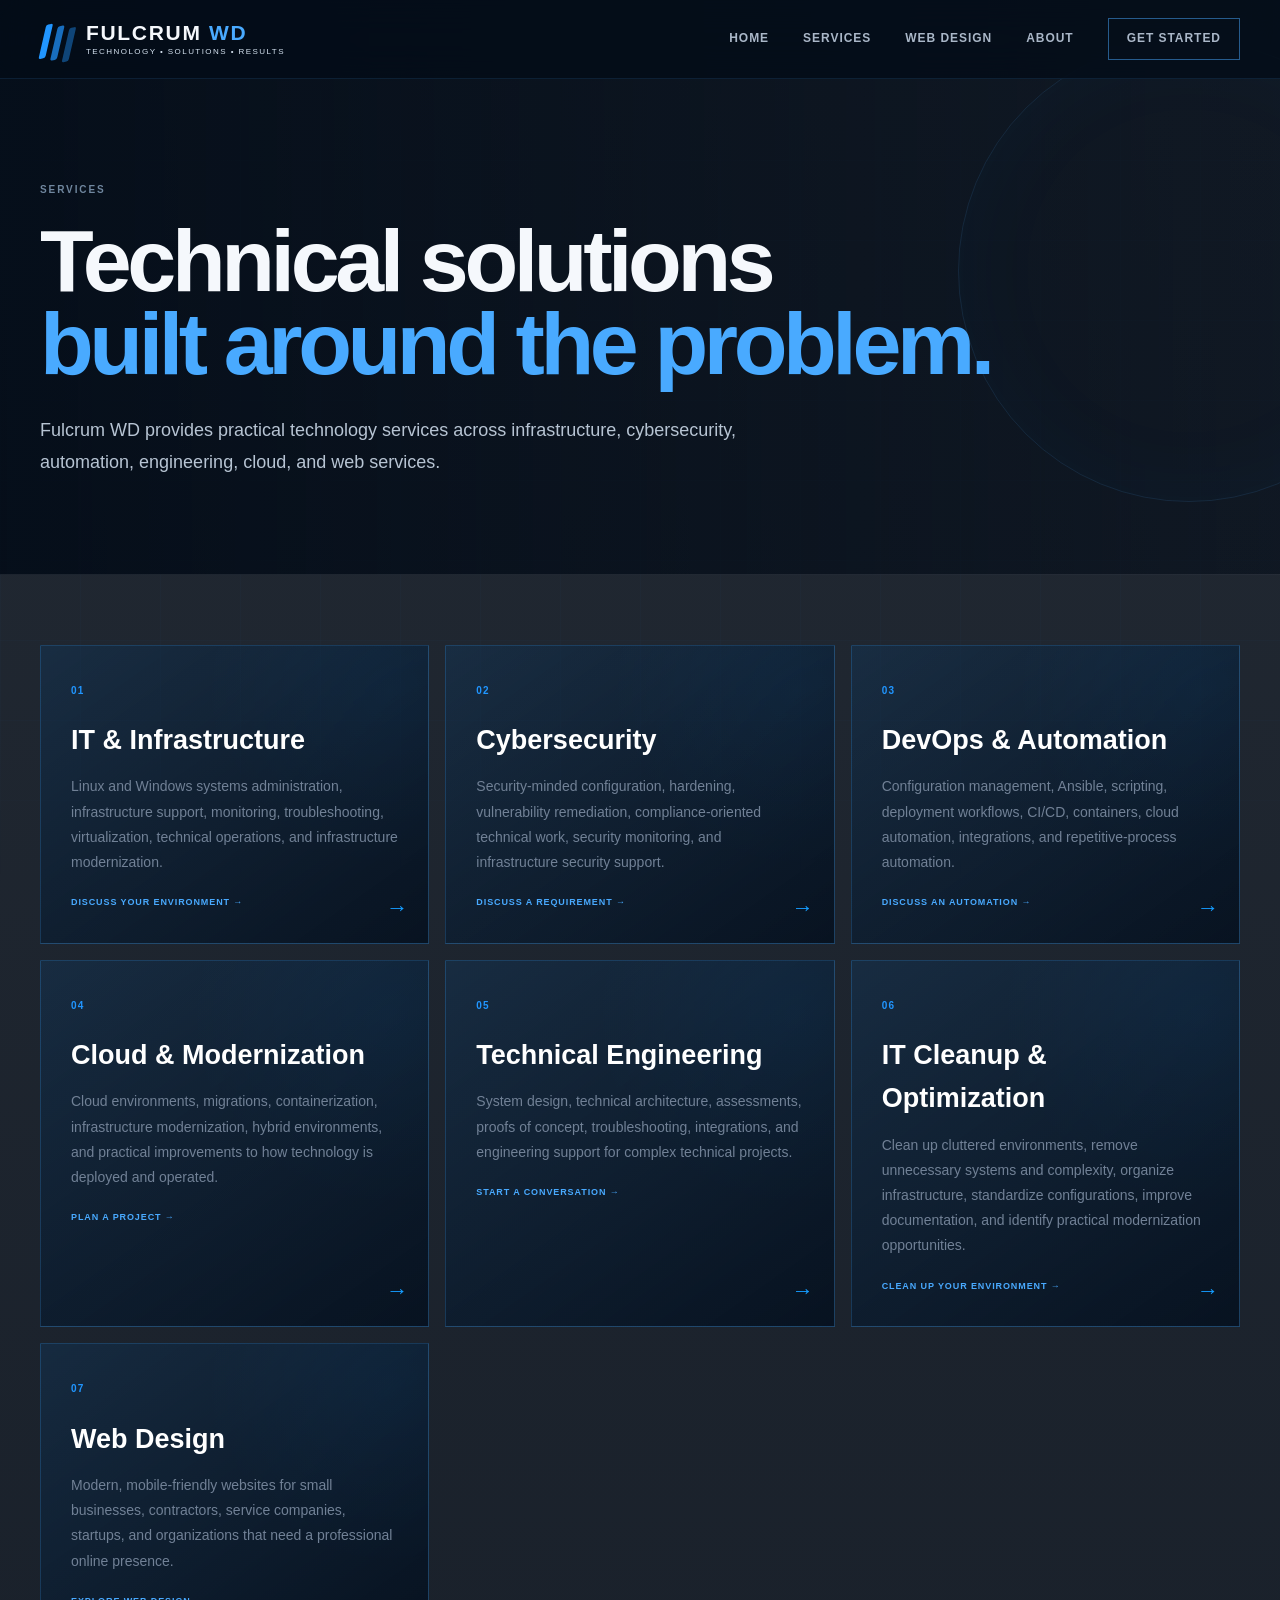
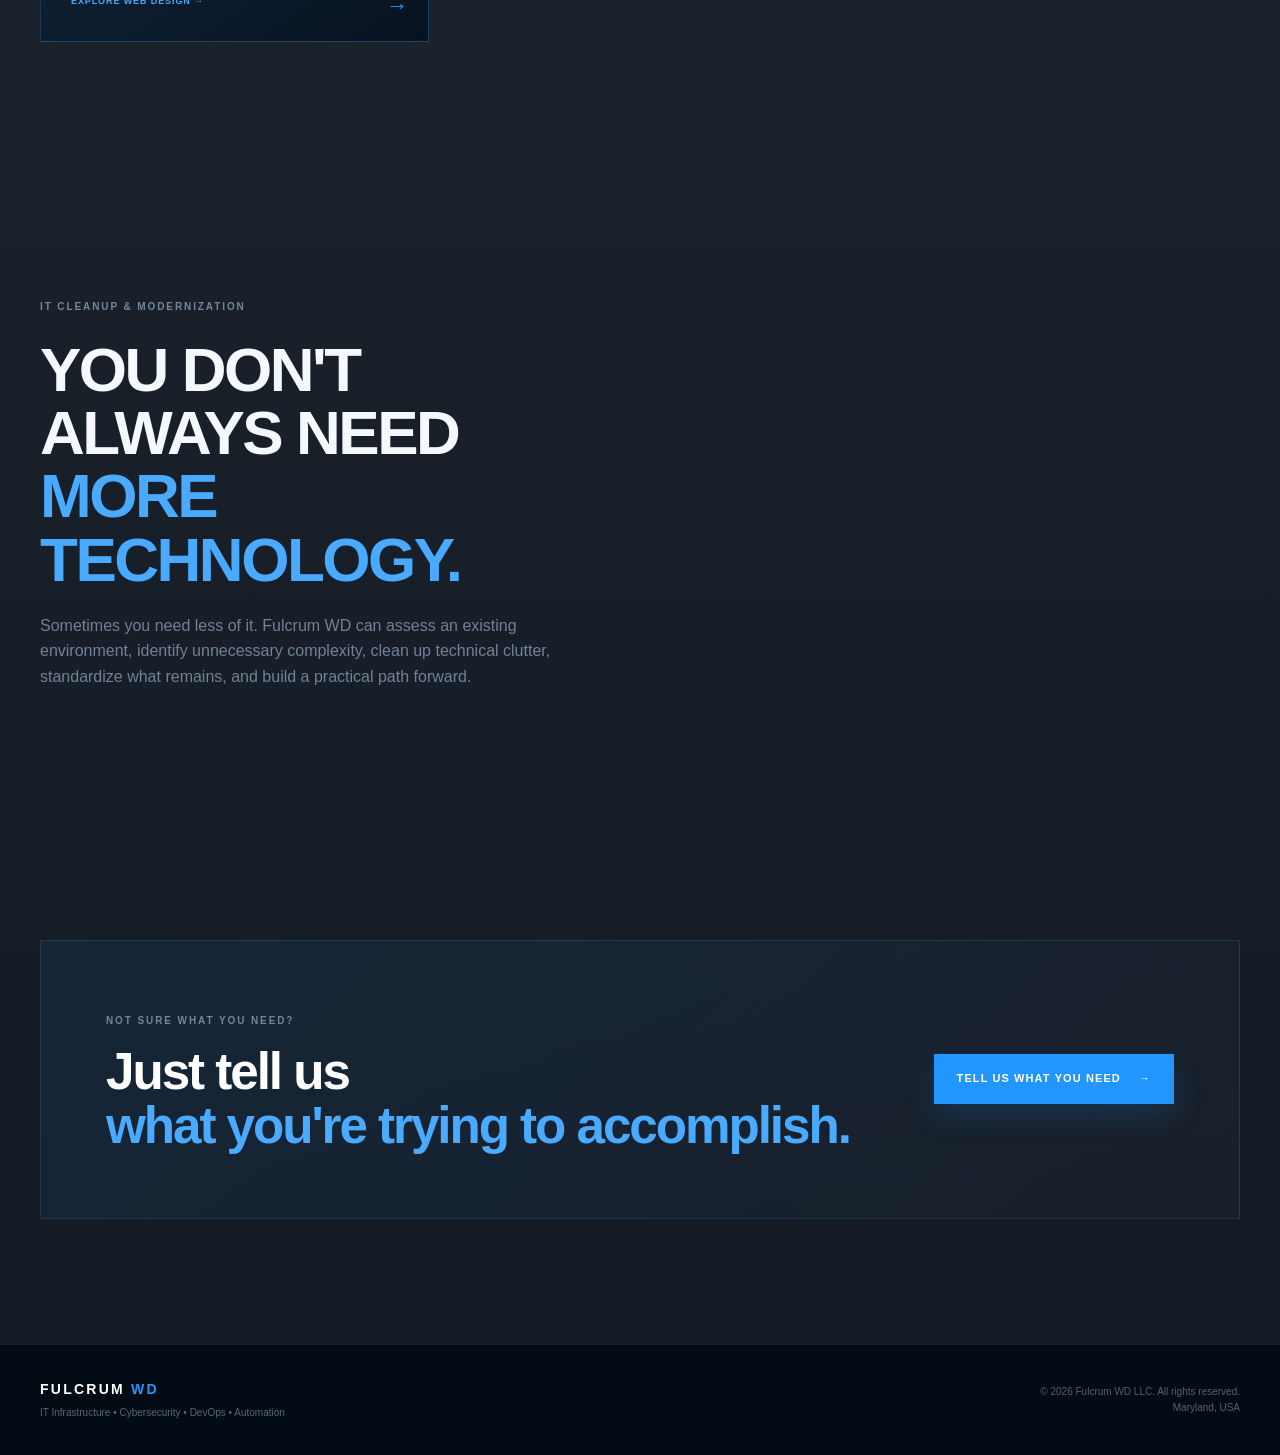
==== commit ee0396e0: "Add IT cleanup and optimization service" ====
--- a/services.html
+++ b/services.html
@@ -21,10 +21,11 @@
 <article><span>03</span><h2>DevOps & Automation</h2><p>Configuration management, Ansible, scripting, deployment workflows, CI/CD, containers, cloud automation, integrations, and repetitive-process automation.</p><a href="start.html" class="text-link">Discuss an automation →</a></article>
 <article><span>04</span><h2>Cloud & Modernization</h2><p>Cloud environments, migrations, containerization, infrastructure modernization, hybrid environments, and practical improvements to how technology is deployed and operated.</p><a href="start.html" class="text-link">Plan a project →</a></article>
 <article><span>05</span><h2>Technical Engineering</h2><p>System design, technical architecture, assessments, proofs of concept, troubleshooting, integrations, and engineering support for complex technical projects.</p><a href="start.html" class="text-link">Start a conversation →</a></article>
-<article><span>06</span><h2>Web Design</h2><p>Modern, mobile-friendly websites for small businesses, contractors, service companies, startups, and organizations that need a professional online presence.</p><a href="web-design.html" class="text-link">Explore web design →</a></article>
+<article><span>06</span><h2>IT Cleanup & Optimization</h2><p>Clean up cluttered environments, remove unnecessary systems and complexity, organize infrastructure, standardize configurations, improve documentation, and identify practical modernization opportunities.</p><a href="start.html" class="text-link">Clean up your environment →</a></article>
+<article><span>07</span><h2>Web Design</h2><p>Modern, mobile-friendly websites for small businesses, contractors, service companies, startups, and organizations that need a professional online presence.</p><a href="web-design.html" class="text-link">Explore web design →</a></article>
 </div></section>
 
-<section class="section"><div class="container"><div class="section-heading"><span class="section-label">ADDITIONAL SUPPORT</span><h2>Technical support<br><span>when you need it.</span></h2><p>We can also support organizations as a technical partner on projects that require systems administration, DevOps, infrastructure engineering, automation, or other specialized technical work.</p></div></div></section>
+<section class="section"><div class="container"><div class="section-heading"><span class="section-label">IT CLEANUP & MODERNIZATION</span><h2>You don't always need<br><span>more technology.</span></h2><p>Sometimes you need less of it. Fulcrum WD can assess an existing environment, identify unnecessary complexity, clean up technical clutter, standardize what remains, and build a practical path forward.</p></div></div></section>
 
 <section class="section cta-section"><div class="container cta-box"><div><span class="section-label">NOT SURE WHAT YOU NEED?</span><h2>Just tell us<br><span>what you're trying to accomplish.</span></h2></div><a href="start.html" class="button button-primary">Tell Us What You Need <span>→</span></a></div></section>
 </main>
